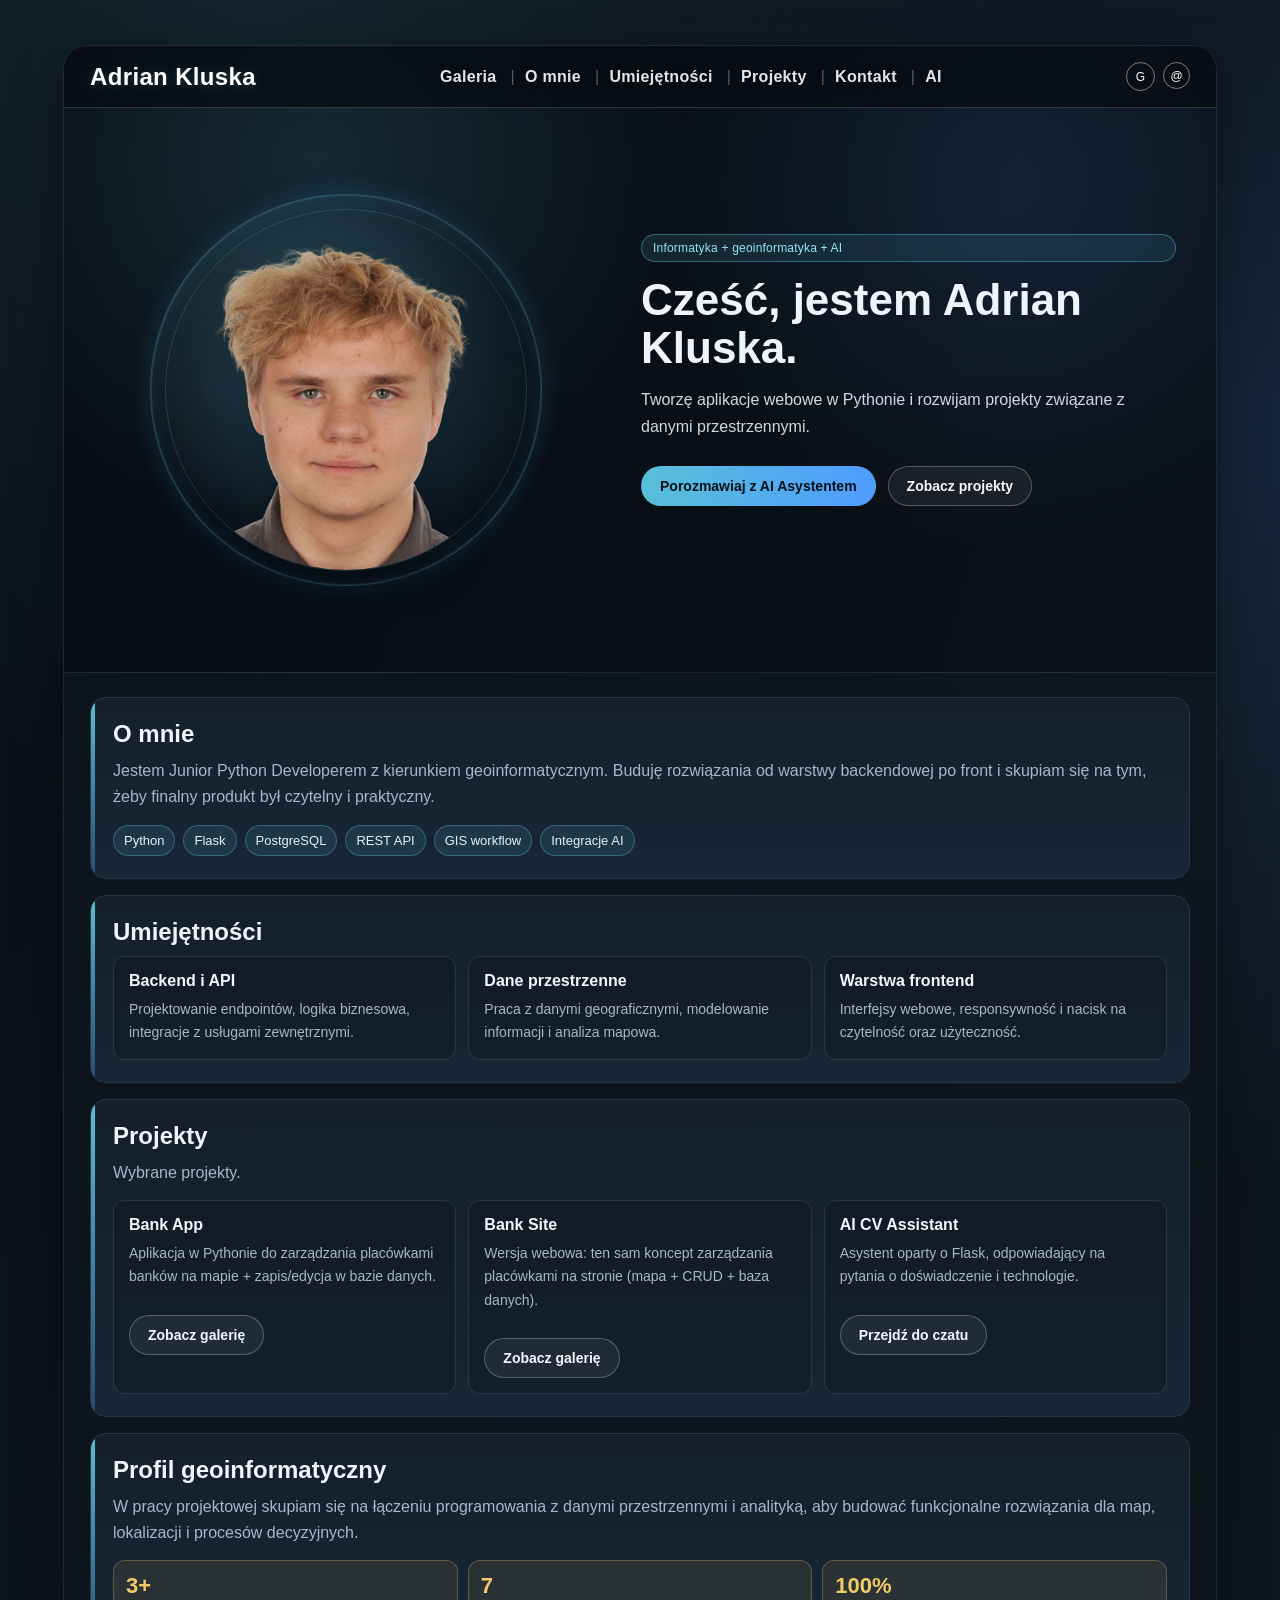
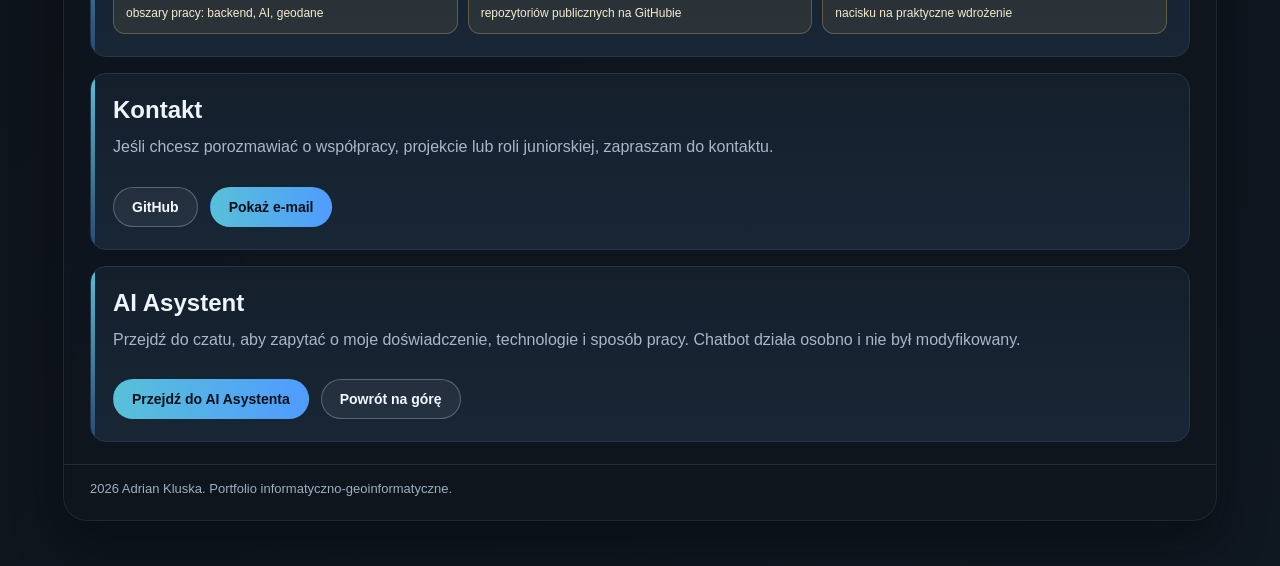
==== templates/index.html @ b6628063 "Update" ====
<!DOCTYPE html>
<html lang="pl">
<head>
    <meta charset="UTF-8">
    <meta name="viewport" content="width=device-width, initial-scale=1.0">
    <title>Adrian Kluska | Portfolio</title>
    <link rel="stylesheet" href="../static/style.css">
    <style>
        .menu {
            gap: 12px;
        }

        .menu a {
            font-size: 1rem;
            font-weight: 600;
        }

        .menu a + a::before {
            content: "|";
            display: inline-block;
            margin: 0 10px 0 2px;
            color: rgba(255, 255, 255, 0.34);
            font-weight: 400;
        }

        .topbar-compact {
            position: fixed;
            top: 10px;
            left: 50%;
            transform: translateX(-50%) translateY(-12px);
            width: min(960px, calc(100% - 20px));
            z-index: 1400;
            opacity: 0;
            pointer-events: none;
            transition: opacity 220ms ease, transform 220ms ease;
        }

        .topbar-compact.visible {
            opacity: 1;
            pointer-events: auto;
            transform: translateX(-50%) translateY(0);
        }

        .topbar-compact .topbar {
            min-height: 52px;
            padding-top: 4px;
            padding-bottom: 4px;
            border-radius: 12px;
        }

        .topbar-compact .brand {
            font-size: 0.95rem;
        }

        .topbar-compact .menu a {
            font-size: 0.92rem;
        }

        @media (max-width: 768px) {
            .topbar {
                padding: 12px 14px;
                gap: 10px;
            }

            .menu {
                width: 100%;
                flex-wrap: nowrap;
                overflow-x: auto;
                overflow-y: hidden;
                white-space: nowrap;
                gap: 8px;
                justify-content: flex-start;
                scrollbar-width: none;
            }

            .menu::-webkit-scrollbar {
                display: none;
            }

            .menu a {
                font-size: 0.95rem;
                font-weight: 600;
            }

            .menu a + a::before {
                margin: 0 8px 0 0;
            }

            .social {
                display: none;
            }

            .topbar-compact {
                top: 8px;
                width: calc(100% - 12px);
            }

            .topbar-compact .topbar {
                min-height: 46px;
                padding: 6px 10px;
            }

            .topbar-compact .brand {
                display: none;
            }

            .topbar-compact .menu a {
                font-size: 0.86rem;
            }
        }
    </style>
</head>
<body class="portfolio-page">
    <main class="layout">
        <section class="hero-wrap hero" id="start">
            <header class="topbar">
                <div class="brand">Adrian Kluska</div>
                <nav class="menu" aria-label="Nawigacja">
                    <a href="projekty.html">Galeria</a>
                    <a href="#o-mnie">O mnie</a>
                    <a href="#umiejetnosci">Umiejętności</a>
                    <a href="#projekty">Projekty</a>
                    <a href="#kontakt">Kontakt</a>
                    <a href="#ai-asystent">AI</a>
                </nav>
                <div class="social" aria-label="Skróty">
                    <a class="social-link" href="https://github.com/Adiaxi" target="_blank" rel="noopener noreferrer" aria-label="GitHub">G</a>
                    <button type="button" class="social-link" id="topEmailBtn" aria-label="E-mail">@</button>
                </div>
            </header>

            <div class="hero-grid">
                <aside class="hero-visual" aria-label="Zdjęcie Adriana">
                    <img src="../static/me.png?v=1" alt="Adrian Kluska" class="hero-photo">
                </aside>
                <div class="hero-content">
                    <span class="hero-tag">Informatyka + geoinformatyka + AI</span>
                    <h1>Cześć, jestem Adrian Kluska.</h1>
                    <p>
                        Tworzę aplikacje webowe w Pythonie i rozwijam projekty związane z danymi przestrzennymi.
                    </p>
                    <div class="hero-cta">
                        <a href="chat.html" class="btn btn-main">Porozmawiaj z AI Asystentem</a>
                        <a href="#projekty" class="btn btn-ghost">Zobacz projekty</a>
                    </div>
                </div>
            </div>
        </section>

        <section class="main">
            <article class="section" id="o-mnie">
                <h2>O mnie</h2>
                <p>
                    Jestem Junior Python Developerem z kierunkiem geoinformatycznym. Buduję rozwiązania od warstwy
                    backendowej po front i skupiam się na tym, żeby finalny produkt był czytelny i praktyczny.
                </p>
                <div class="chips">
                    <span class="chip">Python</span>
                    <span class="chip">Flask</span>
                    <span class="chip">PostgreSQL</span>
                    <span class="chip">REST API</span>
                    <span class="chip">GIS workflow</span>
                    <span class="chip">Integracje AI</span>
                </div>
            </article>

            <article class="section" id="umiejetnosci">
                <h2>Umiejętności</h2>
                <div class="grid">
                    <div class="card">
                        <h3>Backend i API</h3>
                        <p>Projektowanie endpointów, logika biznesowa, integracje z usługami zewnętrznymi.</p>
                    </div>
                    <div class="card">
                        <h3>Dane przestrzenne</h3>
                        <p>Praca z danymi geograficznymi, modelowanie informacji i analiza mapowa.</p>
                    </div>
                    <div class="card">
                        <h3>Warstwa frontend</h3>
                        <p>Interfejsy webowe, responsywność i nacisk na czytelność oraz użyteczność.</p>
                    </div>
                </div>
            </article>

            <article class="section" id="projekty">
                <h2>Projekty</h2>
                <p>Wybrane projekty.</p>
                <div class="grid">
                    <div class="card">
                        <h3>Bank App</h3>
                        <p>Aplikacja w Pythonie do zarządzania placówkami banków na mapie + zapis/edycja w bazie danych.</p>
                        <div class="hero-cta">
                            <a href="projekty.html#bank-app" class="btn btn-ghost">Zobacz galerię</a>
                        </div>
                    </div>

                    <div class="card">
                        <h3>Bank Site</h3>
                        <p>Wersja webowa: ten sam koncept zarządzania placówkami na stronie (mapa + CRUD + baza danych).</p>
                        <div class="hero-cta">
                            <a href="projekty.html#bank-site" class="btn btn-ghost">Zobacz galerię</a>
                        </div>
                    </div>

                    <div class="card">
                        <h3>AI CV Assistant</h3>
                        <p>Asystent oparty o Flask, odpowiadający na pytania o doświadczenie i technologie.</p>
                        <div class="hero-cta">
                            <a href="chat.html" class="btn btn-ghost">Przejdź do czatu</a>
                        </div>
                    </div>
                </div>
            </article>

            <article class="section">
                <h2>Profil geoinformatyczny</h2>
                <p>
                    W pracy projektowej skupiam się na łączeniu programowania z danymi przestrzennymi i analityką,
                    aby budować funkcjonalne rozwiązania dla map, lokalizacji i procesów decyzyjnych.
                </p>
                <div class="map-stats">
                    <div class="stat">
                        <strong>3+</strong>
                        <span>obszary pracy: backend, AI, geodane</span>
                    </div>
                    <div class="stat">
                        <strong>7</strong>
                        <span>repozytoriów publicznych na GitHubie</span>
                    </div>
                    <div class="stat">
                        <strong>100%</strong>
                        <span>nacisku na praktyczne wdrożenie</span>
                    </div>
                </div>
            </article>

            <article class="section" id="kontakt">
                <h2>Kontakt</h2>
                <p>
                    Jeśli chcesz porozmawiać o współpracy, projekcie lub roli juniorskiej, zapraszam do kontaktu.
                </p>
                <div class="hero-cta">
                    <a href="https://github.com/Adiaxi" target="_blank" rel="noopener noreferrer" class="btn btn-ghost">GitHub</a>
                    <button type="button" class="btn btn-main" id="emailPopupBtn">Pokaż e-mail</button>
                </div>
            </article>

            <article class="section" id="ai-asystent">
                <h2>AI Asystent</h2>
                <p>
                    Przejdź do czatu, aby zapytać o moje doświadczenie, technologie i sposób pracy. Chatbot działa
                    osobno i nie był modyfikowany.
                </p>
                <div class="hero-cta">
                    <a href="chat.html" class="btn btn-main">Przejdź do AI Asystenta</a>
                    <a href="#start" class="btn btn-ghost">Powrót na górę</a>
                </div>
            </article>
        </section>

        <footer class="footer">
            2026 Adrian Kluska. Portfolio informatyczno-geoinformatyczne.
        </footer>
    </main>

    <div class="topbar-compact" id="compactTopbar" aria-hidden="true"></div>

    <div class="modal-overlay" id="emailModal" aria-hidden="true">
        <div class="modal" role="dialog" aria-modal="true" aria-labelledby="emailModalTitle">
            <h3 id="emailModalTitle">Skontaktuj się ze mną</h3>
            <p>Najwygodniej napisać bezpośrednio na ten adres e-mail:</p>
            <div class="email-box" id="emailText">adrian.kluska1542@gmail.com</div>
            <div class="hero-cta">
                <button type="button" class="btn btn-main" id="copyEmailBtn">Kopiuj e-mail</button>
                <button type="button" class="btn btn-ghost" id="closeEmailModalBtn">Zamknij</button>
            </div>
        </div>
    </div>

    <script>
        const emailPopupBtn = document.getElementById("emailPopupBtn");
        const topEmailBtn = document.getElementById("topEmailBtn");
        const emailModal = document.getElementById("emailModal");
        const closeEmailModalBtn = document.getElementById("closeEmailModalBtn");
        const copyEmailBtn = document.getElementById("copyEmailBtn");
        const emailText = document.getElementById("emailText").textContent.trim();

        function openEmailModal() {
            emailModal.classList.add("active");
            emailModal.setAttribute("aria-hidden", "false");
        }

        function closeEmailModal() {
            emailModal.classList.remove("active");
            emailModal.setAttribute("aria-hidden", "true");
            copyEmailBtn.textContent = "Kopiuj e-mail";
        }

        emailPopupBtn.addEventListener("click", openEmailModal);
        topEmailBtn.addEventListener("click", openEmailModal);
        closeEmailModalBtn.addEventListener("click", closeEmailModal);

        emailModal.addEventListener("click", (event) => {
            if (event.target === emailModal) {
                closeEmailModal();
            }
        });

        document.addEventListener("keydown", (event) => {
            if (event.key === "Escape" && emailModal.classList.contains("active")) {
                closeEmailModal();
            }
        });

        copyEmailBtn.addEventListener("click", async () => {
            try {
                await navigator.clipboard.writeText(emailText);
                copyEmailBtn.textContent = "Skopiowano";
            } catch (error) {
                copyEmailBtn.textContent = "Skopiuj ręcznie";
            }
        });

        function initCompactTopbar() {
            if (window.matchMedia("(max-width: 640px)").matches) return;
            const original = document.querySelector(".topbar");
            const compactHost = document.getElementById("compactTopbar");
            if (!original || !compactHost) return;

            const compactHeader = original.cloneNode(true);
            compactHeader.querySelectorAll("[id]").forEach((node) => node.removeAttribute("id"));
            compactHost.appendChild(compactHeader);

            const observer = new IntersectionObserver(
                ([entry]) => {
                    const showCompact = !entry.isIntersecting;
                    compactHost.classList.toggle("visible", showCompact);
                    compactHost.setAttribute("aria-hidden", showCompact ? "false" : "true");
                },
                { threshold: 0.01 }
            );

            observer.observe(original);
        }

        initCompactTopbar();
    </script>
</body>
</html>
---- static/style.css ----
body.chat-page {
    font-family: 'Segoe UI', Tahoma, Geneva, Verdana, sans-serif;
    background-image: url("Background.jpg");
    display: flex;
    justify-content: center;
    align-items: center;
    height: 100vh;
    margin: 0;
}

.chat-container {
    width: 450px;
    height: 600px;
    background: white;
    display: flex;
    flex-direction: column;
    border-radius: 15px;
    box-shadow: 0 10px 25px rgba(0,0,0,0.1);
    overflow: hidden;
}

.chat-container h3 {
    background: #576b70;
    color: white;
    margin: 0;
    padding: 20px;
    text-align: center;
}

#chat-box {
    flex: 1;
    overflow-y: auto;
    padding: 20px;
    display: flex;
    flex-direction: column;
    gap: 10px;
}

.msg {
    padding: 10px 15px;
    border-radius: 18px;
    max-width: 75%;
    font-size: 14px;
    line-height: 1.4;
}

.user {
    background: #576b70;
    color: white;
    align-self: flex-end;
    border-bottom-right-radius: 2px;
}

.ai {
    background: #e9ecef;
    color: #333;
    align-self: flex-start;
    border-bottom-left-radius: 2px;
}

.input-area {
    padding: 20px;
    border-top: 1px solid #eee;
    display: flex;
    gap: 10px;
}

body.chat-page input {
    flex: 1;
    padding: 12px;
    border: 1px solid #ddd;
    border-radius: 25px;
    outline: none;
}

body.chat-page button {
    padding: 10px 20px;
    background: #3a484c;
    color: white;
    border: none;
    border-radius: 25px;
    cursor: pointer;
    font-weight: bold;
    transition: background 0.3s;
}

body.chat-page button:hover {
    background: #2e3a3d;
}

@keyframes blink {
    0% { opacity: .2; }
    20% { opacity: 1; }
    100% { opacity: .2; }
}

.ai i {
    animation: blink 1.4s infinite both;
}

.feedback-btn {
    margin-top: 6px;
    background: none;
    border: 1px solid #aaa;
    border-radius: 12px;
    padding: 2px 10px;
    cursor: pointer;
    font-size: 12px;
    color: #555;
}

.feedback-btn:hover {
    background: #f0f0f0;
}

.feedback-btn.dislike {
    margin-left: 6px;
}

@media (max-width: 480px) {
    body.chat-page {
        align-items: center;
        height: 100%;
        min-height: 100vh;
    }

    .chat-container {
        width: 90%;
        height: 80dvh;
        max-height: 80dvh;
        border-radius: 15px;
        position: relative;
    }

    .input-area {
        padding: 10px;
        flex-wrap: nowrap;
        position: sticky;
        bottom: 0;
        background: inherit;
    }

    input {
        padding: 8px 12px;
        font-size: 13px;
    }

    button {
        padding: 8px 14px;
        font-size: 13px;
        white-space: nowrap;
    }
}

@media (max-height: 480px) and (orientation: landscape) {
    .chat-container {
        width: 70%;
        height: 90dvh;
        border-radius: 15px;
    }

    h3 {
        padding: 10px;
        font-size: 14px;
    }

    .input-area {
        padding: 8px;
    }
}

@media (max-width: 480px) {
    .chat-container {
        width: 90%;
        height: 80dvh;
        max-height: 80dvh;
    }
}

@media (max-width: 480px) {
    .input-area {
        position: sticky;
        bottom: 0;
        z-index: 10;
        background: rgba(255,255,255,0.15);
        backdrop-filter: blur(10px);
    }
}

.msg-wrapper {
    display: flex;
    align-items: flex-end;
    gap: 8px;
}

.avatar {
    width: 32px;
    height: 32px;
    border-radius: 50%;
    object-fit: cover;
    flex-shrink: 0;
}

/* Portfolio page styles */
:root {
    --bg: #0c1117;
    --bg-soft: #111923;
    --card: #141f2b;
    --card-2: #182635;
    --line: #263647;
    --text: #eef4fb;
    --muted: #a8b7c8;
    --accent: #58c0d8;
    --accent-2: #4f9cff;
    --gold: #f2ca68;
    --shadow: 0 20px 50px rgba(3, 7, 12, 0.45);
}

html {
    scroll-behavior: smooth;
}

body.portfolio-page {
    margin: 0;
    min-height: 100dvh;
    font-family: "Segoe UI", Tahoma, Geneva, Verdana, sans-serif;
    color: var(--text);
    background:
        radial-gradient(circle at 20% 0%, rgba(88, 192, 216, 0.12), transparent 34%),
        radial-gradient(circle at 100% 20%, rgba(79, 156, 255, 0.14), transparent 35%),
        linear-gradient(150deg, #090d13 0%, #0d131a 45%, #0f1721 100%);
}

.layout {
    width: 90vw;
    min-height: 90dvh;
    margin: 5dvh auto;
    border: 1px solid rgba(255, 255, 255, 0.08);
    border-radius: 24px;
    overflow: hidden;
    background: rgba(14, 21, 30, 0.86);
    box-shadow: var(--shadow);
    backdrop-filter: blur(4px);
}

.hero-wrap {
    min-height: 58dvh;
    background:
        radial-gradient(circle at 22% 18%, rgba(88, 192, 216, 0.16), transparent 36%),
        radial-gradient(circle at 82% 22%, rgba(79, 156, 255, 0.12), transparent 34%),
        linear-gradient(105deg, rgba(8, 13, 20, 0.96) 0%, rgba(9, 14, 21, 0.9) 48%, rgba(11, 17, 24, 0.82) 100%);
    background-size: cover, cover, cover;
    background-position: center, center, center;
    border-bottom: 1px solid rgba(255, 255, 255, 0.08);
    position: relative;
}

.topbar {
    display: flex;
    align-items: center;
    justify-content: space-between;
    gap: 14px;
    padding: 16px 26px;
    border-bottom: 1px solid rgba(255, 255, 255, 0.16);
    background: rgba(8, 12, 18, 0.74);
}

.brand {
    font-size: 24px;
    font-weight: 800;
    color: #ffffff;
    letter-spacing: 0.35px;
    text-shadow: 0 1px 10px rgba(88, 192, 216, 0.24);
    white-space: nowrap;
}

.menu {
    display: flex;
    flex-wrap: wrap;
    gap: 14px;
    justify-content: center;
}

.menu a {
    text-decoration: none;
    color: #f4f8ff;
    font-size: 16px;
    font-weight: 700;
    opacity: 0.92;
    letter-spacing: 0.3px;
    text-shadow: 0 1px 8px rgba(0, 0, 0, 0.55);
    transition: all 0.2s ease;
}

.menu a:hover {
    opacity: 1;
    color: #ffffff;
    transform: translateY(-1px);
}

.social {
    display: flex;
    gap: 8px;
}

.social-link {
    width: 27px;
    height: 27px;
    border-radius: 50%;
    border: 1px solid rgba(255, 255, 255, 0.46);
    color: #fff;
    text-decoration: none;
    background: transparent;
    cursor: pointer;
    display: inline-flex;
    justify-content: center;
    align-items: center;
    font-size: 12px;
    transition: all 0.2s ease;
}

.social-link:hover {
    border-color: rgba(255, 255, 255, 0.65);
    background: rgba(255, 255, 255, 0.1);
}

.hero-grid {
    display: grid;
    grid-template-columns: 1fr 1fr;
    gap: 28px;
    align-items: center;
    padding: 52px 40px 52px 14px;
}

.hero-content {
    max-width: 740px;
    min-height: 0;
    display: flex;
    flex-direction: column;
    justify-content: center;
    padding-bottom: 40px;
}

.hero-tag {
    display: inline-block;
    margin-bottom: 14px;
    padding: 6px 11px;
    border: 1px solid rgba(88, 192, 216, 0.42);
    border-radius: 999px;
    background: rgba(88, 192, 216, 0.12);
    color: #95e6f7;
    font-size: 12px;
    letter-spacing: 0.2px;
}

.hero h1 {
    margin: 0;
    font-size: clamp(30px, 4.5vw, 44px);
    line-height: 1.08;
}

.hero p {
    margin: 16px 0 0;
    color: #cfdae6;
    font-size: 16px;
    line-height: 1.65;
    max-width: 640px;
}

.hero-cta {
    margin-top: 26px;
    display: flex;
    flex-wrap: wrap;
    gap: 12px;
}

.hero-visual {
    border: none;
    border-radius: 0;
    min-height: min(52vh, 460px);
    position: relative;
    overflow: hidden;
    background: transparent;
    display: flex;
    align-items: center;
    justify-content: center;
    padding: 0;
}

.hero-visual::before {
    content: "";
    position: absolute;
    width: 410px;
    height: 410px;
    border-radius: 50%;
    background: radial-gradient(circle, rgba(98, 206, 255, 0.24) 0%, rgba(98, 206, 255, 0.12) 36%, rgba(98, 206, 255, 0.03) 58%, rgba(98, 206, 255, 0) 78%);
    filter: blur(18px);
    z-index: 1;
    left: 50%;
    top: 50%;
    transform: translate(-50%, -50%);
}

.hero-visual::after {
    content: "";
    position: absolute;
    width: 390px;
    height: 390px;
    border-radius: 50%;
    border: 1px solid rgba(124, 216, 255, 0.24);
    box-shadow:
        inset 0 0 0 1px rgba(124, 216, 255, 0.12),
        inset 0 0 18px rgba(86, 194, 248, 0.1),
        0 0 26px rgba(76, 183, 255, 0.12);
    background: radial-gradient(circle at 34% 28%, rgba(164, 231, 255, 0.1), rgba(9, 16, 25, 0.15) 58%, rgba(9, 16, 25, 0.02) 100%);
    z-index: 2;
    left: 50%;
    top: 50%;
    transform: translate(-50%, -50%);
}

.hero-photo {
    display: block;
    width: 360px;
    height: 360px;
    object-fit: contain;
    object-position: center center;
    border-radius: 50%;
    border: 1px solid rgba(124, 216, 255, 0.18);
    filter: contrast(1.03) saturate(0.97) brightness(0.98) drop-shadow(0 14px 22px rgba(0, 0, 0, 0.3));
    z-index: 3;
    margin: 0;
    align-self: center;
    transform: none;
}

.btn {
    display: inline-flex;
    align-items: center;
    justify-content: center;
    text-decoration: none;
    padding: 11px 18px;
    border-radius: 999px;
    font-weight: 700;
    font-size: 14px;
    transition: all 0.2s ease;
    cursor: pointer;
}

.btn-main {
    border: 1px solid transparent;
    background: linear-gradient(90deg, var(--accent), var(--accent-2));
    color: #081019;
}

.btn-main:hover {
    filter: brightness(1.07);
}

.btn-ghost {
    border: 1px solid rgba(255, 255, 255, 0.25);
    background: rgba(255, 255, 255, 0.06);
    color: #f3f8ff;
}

.btn-ghost:hover {
    border-color: rgba(255, 255, 255, 0.5);
    background: rgba(255, 255, 255, 0.1);
}

.main {
    padding: 24px 26px 0;
    display: grid;
    gap: 16px;
}

.section {
    background: linear-gradient(180deg, var(--card) 0%, var(--card-2) 100%);
    border: 1px solid var(--line);
    border-radius: 16px;
    padding: 22px;
    position: relative;
    overflow: hidden;
}

.section::before {
    content: "";
    position: absolute;
    left: 0;
    top: 0;
    width: 4px;
    height: 100%;
    background: linear-gradient(180deg, var(--accent), rgba(79, 156, 255, 0.3));
}

.section h2 {
    margin: 0 0 10px;
    font-size: 24px;
}

.section p {
    margin: 0 0 14px;
    color: var(--muted);
    line-height: 1.65;
}

.chips {
    display: flex;
    flex-wrap: wrap;
    gap: 8px;
}

.chip {
    font-size: 13px;
    color: #dff3fb;
    background: rgba(88, 192, 216, 0.12);
    border: 1px solid rgba(88, 192, 216, 0.35);
    border-radius: 999px;
    padding: 7px 10px;
}

.grid {
    display: grid;
    gap: 12px;
    grid-template-columns: repeat(auto-fit, minmax(210px, 1fr));
}

.card {
    border: 1px solid rgba(255, 255, 255, 0.1);
    border-radius: 12px;
    padding: 15px;
    background: rgba(5, 10, 16, 0.22);
    transition: transform 0.2s ease, border-color 0.2s ease;
}

.card:hover {
    transform: translateY(-3px);
    border-color: rgba(88, 192, 216, 0.44);
}

.card h3 {
    margin: 0 0 8px;
    font-size: 16px;
    color: #f2f7ff;
}

.card p {
    margin: 0;
    font-size: 14px;
    color: var(--muted);
}

.map-stats {
    display: grid;
    grid-template-columns: repeat(auto-fit, minmax(150px, 1fr));
    gap: 10px;
}

.stat {
    padding: 12px;
    border-radius: 12px;
    border: 1px solid rgba(242, 202, 104, 0.28);
    background: rgba(242, 202, 104, 0.09);
}

.stat strong {
    display: block;
    color: var(--gold);
    font-size: 22px;
    margin-bottom: 4px;
}

.stat span {
    color: #f4ead0;
    font-size: 12px;
}

.footer {
    margin-top: 22px;
    border-top: 1px solid rgba(255, 255, 255, 0.1);
    padding: 16px 26px 24px;
    color: #9eb0c3;
    font-size: 13px;
}

.modal-overlay {
    position: fixed;
    inset: 0;
    z-index: 100;
    display: none;
    align-items: center;
    justify-content: center;
    padding: 14px;
    background: rgba(2, 5, 10, 0.72);
}

.modal-overlay.active {
    display: flex;
}

.modal {
    width: min(450px, 100%);
    border-radius: 14px;
    border: 1px solid rgba(255, 255, 255, 0.15);
    background: linear-gradient(180deg, #12202e 0%, #0f1824 100%);
    padding: 20px;
    box-shadow: var(--shadow);
}

.modal h3 {
    margin: 0 0 10px;
    font-size: 22px;
}

.modal p {
    margin: 0 0 12px;
    color: #bdd0e4;
}

.email-box {
    margin-bottom: 12px;
    border-radius: 10px;
    border: 1px solid rgba(88, 192, 216, 0.35);
    padding: 11px 12px;
    color: #e9f6fb;
    background: rgba(88, 192, 216, 0.1);
    word-break: break-all;
}

@media (max-width: 980px) {
    .layout {
        width: 94vw;
        min-height: 94dvh;
        margin: 3dvh auto;
    }

    .topbar {
        flex-direction: column;
        align-items: flex-start;
    }

    .menu {
        width: 100%;
        justify-content: flex-start;
    }
}

@media (max-width: 768px) {
    .layout {
        width: 100vw;
        min-height: 100dvh;
        margin: 0;
        border-radius: 0;
        border: none;
    }

    .brand {
        font-size: 19px;
    }

    .topbar, .hero-content, .main, .footer {
        padding-left: 18px;
        padding-right: 18px;
    }

    .hero-content {
        padding-top: 46px;
        padding-bottom: 38px;
        min-height: auto;
    }

    .hero-grid {
        grid-template-columns: 1fr;
        padding: 32px 18px 32px;
    }

    .hero-visual {
        min-height: 300px;
    }

    .hero-visual::before {
        width: 310px;
        height: 310px;
        filter: blur(10px);
        left: 50%;
        top: 50%;
        transform: translate(-50%, -50%);
    }

    .hero-visual::after {
        width: 290px;
        height: 290px;
        left: 50%;
        top: 50%;
        transform: translate(-50%, -50%);
    }

    .hero-content {
        padding-bottom: 28px;
    }

    .hero-photo {
        width: 255px;
        height: 255px;
        object-position: center center;
        transform: none;
    }

    .hero p {
        font-size: 15px;
    }

    .btn {
        width: 100%;
    }

    .menu a {
        font-size: 14px;
    }
}
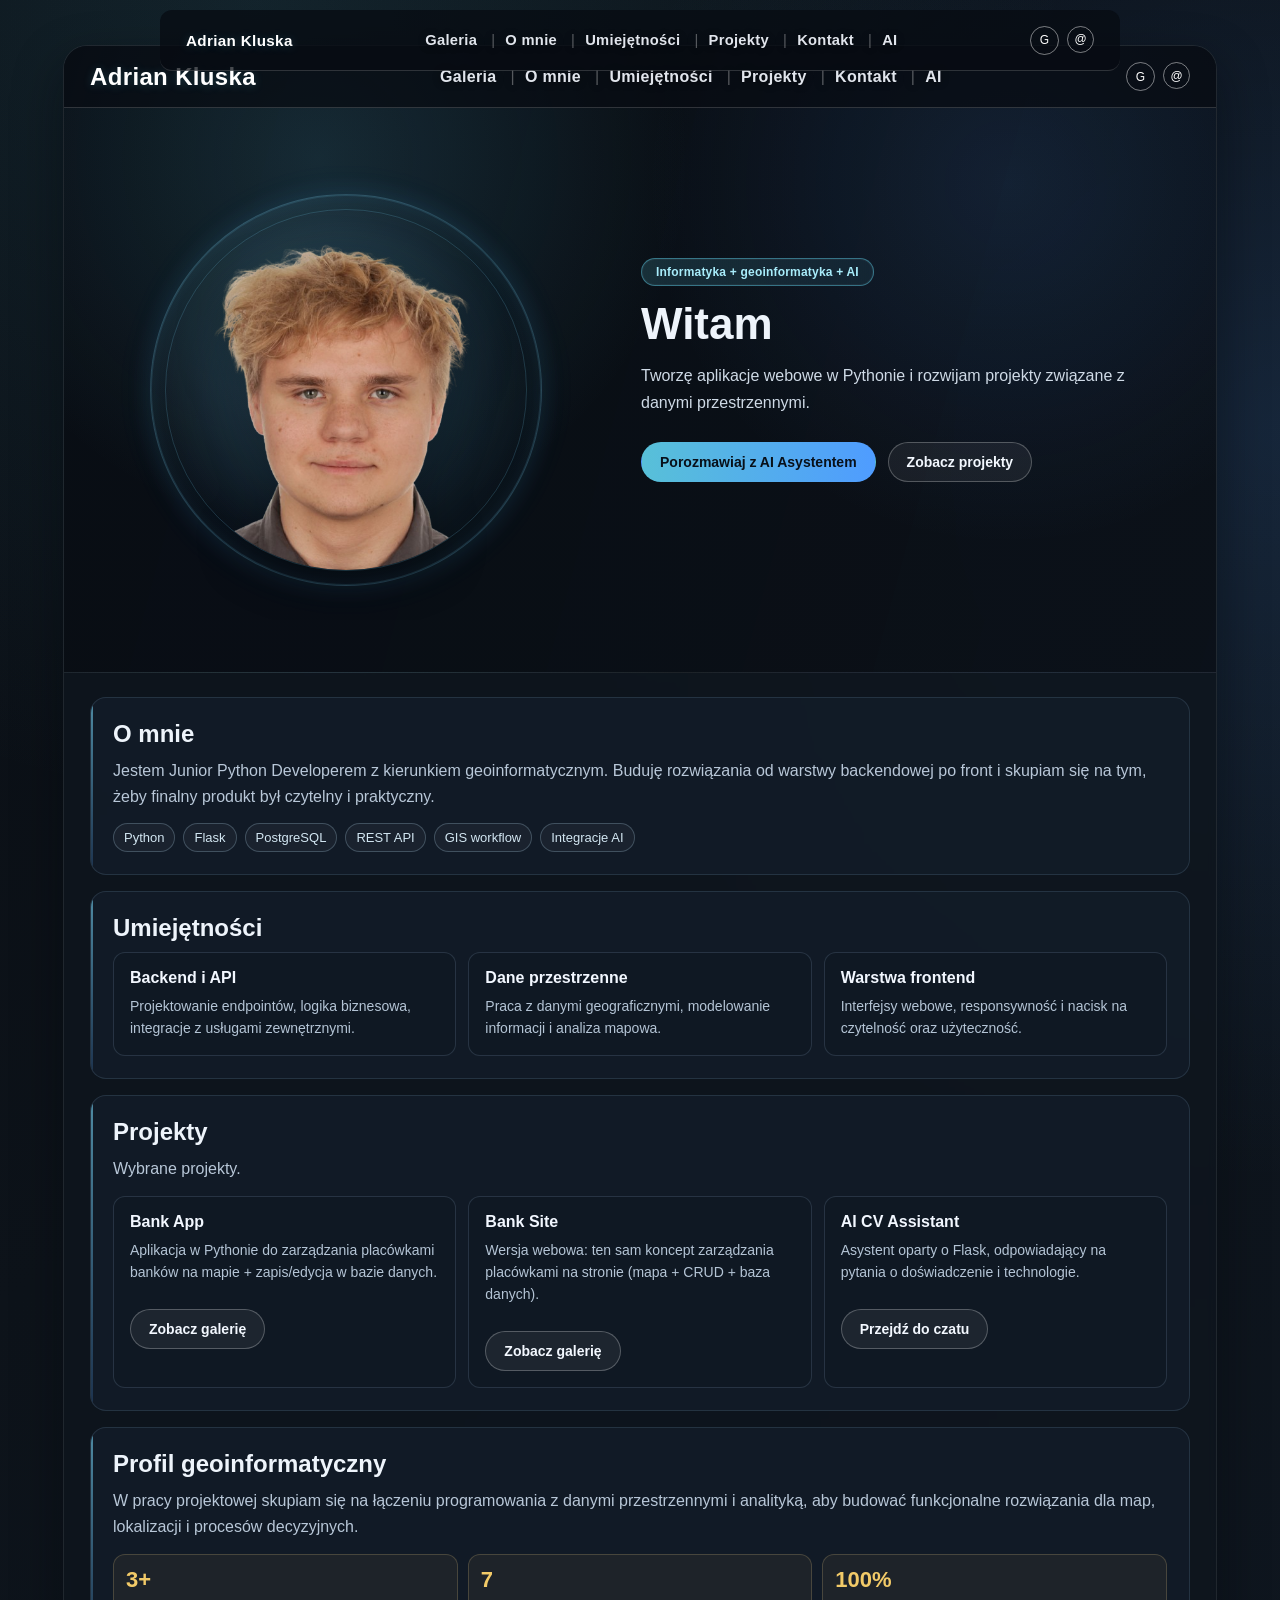
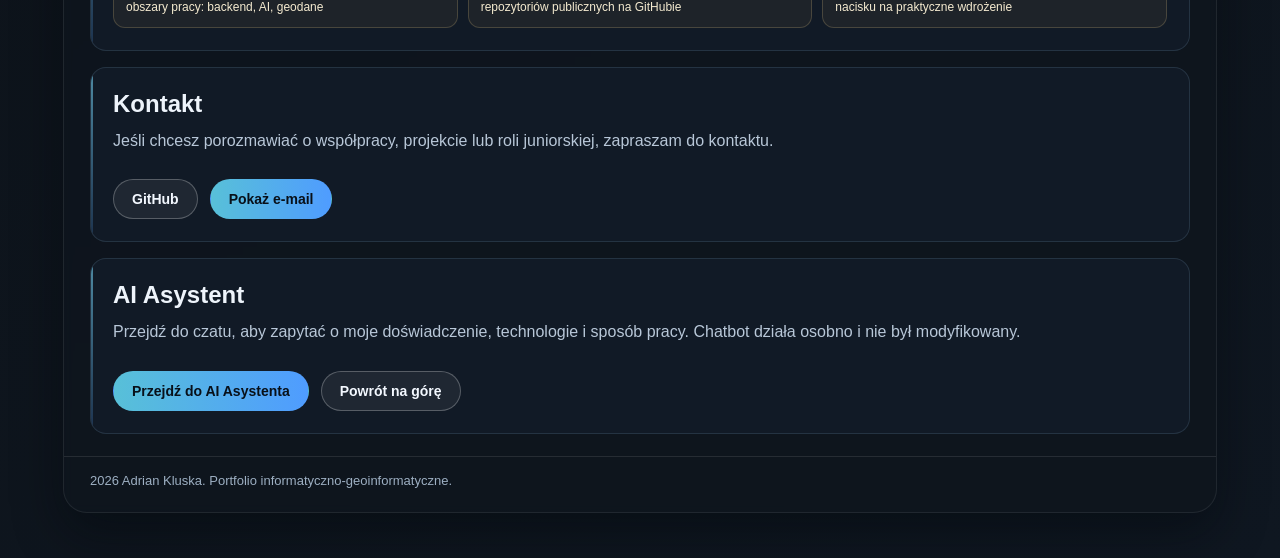
==== commit 6b5e699f: "Update" ====
--- a/templates/index.html
+++ b/templates/index.html
@@ -116,7 +116,7 @@
             <header class="topbar">
                 <div class="brand">Adrian Kluska</div>
                 <nav class="menu" aria-label="Nawigacja">
-                    <a href="projekty.html">Galeria</a>
+                    <a href="/projekty">Galeria</a>
                     <a href="#o-mnie">O mnie</a>
                     <a href="#umiejetnosci">Umiejętności</a>
                     <a href="#projekty">Projekty</a>
@@ -135,12 +135,12 @@
                 </aside>
                 <div class="hero-content">
                     <span class="hero-tag">Informatyka + geoinformatyka + AI</span>
-                    <h1>Cześć, jestem Adrian Kluska.</h1>
+                    <h1>Witam</h1>
                     <p>
                         Tworzę aplikacje webowe w Pythonie i rozwijam projekty związane z danymi przestrzennymi.
                     </p>
                     <div class="hero-cta">
-                        <a href="chat.html" class="btn btn-main">Porozmawiaj z AI Asystentem</a>
+                        <a href="/ai-asystent" class="btn btn-main">Porozmawiaj z AI Asystentem</a>
                         <a href="#projekty" class="btn btn-ghost">Zobacz projekty</a>
                     </div>
                 </div>
@@ -190,7 +190,7 @@
                         <h3>Bank App</h3>
                         <p>Aplikacja w Pythonie do zarządzania placówkami banków na mapie + zapis/edycja w bazie danych.</p>
                         <div class="hero-cta">
-                            <a href="projekty.html#bank-app" class="btn btn-ghost">Zobacz galerię</a>
+                            <a href="/projekty#bank-app" class="btn btn-ghost">Zobacz galerię</a>
                         </div>
                     </div>
 
@@ -198,7 +198,7 @@
                         <h3>Bank Site</h3>
                         <p>Wersja webowa: ten sam koncept zarządzania placówkami na stronie (mapa + CRUD + baza danych).</p>
                         <div class="hero-cta">
-                            <a href="projekty.html#bank-site" class="btn btn-ghost">Zobacz galerię</a>
+                            <a href="/projekty#bank-site" class="btn btn-ghost">Zobacz galerię</a>
                         </div>
                     </div>
 
@@ -206,7 +206,7 @@
                         <h3>AI CV Assistant</h3>
                         <p>Asystent oparty o Flask, odpowiadający na pytania o doświadczenie i technologie.</p>
                         <div class="hero-cta">
-                            <a href="chat.html" class="btn btn-ghost">Przejdź do czatu</a>
+                            <a href="/ai-asystent" class="btn btn-ghost">Przejdź do czatu</a>
                         </div>
                     </div>
                 </div>
@@ -252,7 +252,7 @@
                     osobno i nie był modyfikowany.
                 </p>
                 <div class="hero-cta">
-                    <a href="chat.html" class="btn btn-main">Przejdź do AI Asystenta</a>
+                    <a href="/ai-asystent" class="btn btn-main">Przejdź do AI Asystenta</a>
                     <a href="#start" class="btn btn-ghost">Powrót na górę</a>
                 </div>
             </article>
--- a/static/style.css
+++ b/static/style.css
@@ -88,6 +88,29 @@
     background: #2e3a3d;
 }
 
+.chat-back-btn {
+    position: fixed;
+    top: 14px;
+    left: 14px;
+    z-index: 20;
+    display: inline-flex;
+    align-items: center;
+    justify-content: center;
+    text-decoration: none;
+    border: 1px solid rgba(255, 255, 255, 0.24);
+    color: #f3f7ff;
+    background: rgba(9, 14, 20, 0.6);
+    border-radius: 999px;
+    padding: 8px 14px;
+    font-size: 13px;
+    font-weight: 600;
+    backdrop-filter: blur(4px);
+}
+
+.chat-back-btn:hover {
+    background: rgba(9, 14, 20, 0.8);
+}
+
 @keyframes blink {
     0% { opacity: .2; }
     20% { opacity: 1; }
@@ -149,6 +172,13 @@
         padding: 8px 14px;
         font-size: 13px;
         white-space: nowrap;
+    }
+
+    .chat-back-btn {
+        top: 10px;
+        left: 10px;
+        font-size: 12px;
+        padding: 7px 12px;
     }
 }
 
@@ -342,15 +372,20 @@
 }
 
 .hero-tag {
-    display: inline-block;
+    display: inline-flex;
+    align-items: center;
+    align-self: flex-start;
     margin-bottom: 14px;
-    padding: 6px 11px;
-    border: 1px solid rgba(88, 192, 216, 0.42);
+    padding: 7px 14px;
+    border: 1px solid rgba(88, 192, 216, 0.5);
     border-radius: 999px;
-    background: rgba(88, 192, 216, 0.12);
-    color: #95e6f7;
+    background: linear-gradient(90deg, rgba(88, 192, 216, 0.18), rgba(88, 192, 216, 0.08));
+    color: #a8ecfa;
     font-size: 12px;
+    font-weight: 600;
     letter-spacing: 0.2px;
+    line-height: 1;
+    box-shadow: inset 0 0 0 1px rgba(255, 255, 255, 0.04);
 }
 
 .hero h1 {
@@ -475,8 +510,8 @@
 }
 
 .section {
-    background: linear-gradient(180deg, var(--card) 0%, var(--card-2) 100%);
-    border: 1px solid var(--line);
+    background: rgba(20, 30, 42, 0.72);
+    border: 1px solid rgba(130, 164, 196, 0.18);
     border-radius: 16px;
     padding: 22px;
     position: relative;
@@ -488,9 +523,9 @@
     position: absolute;
     left: 0;
     top: 0;
-    width: 4px;
+    width: 2px;
     height: 100%;
-    background: linear-gradient(180deg, var(--accent), rgba(79, 156, 255, 0.3));
+    background: linear-gradient(180deg, rgba(108, 193, 224, 0.68), rgba(79, 156, 255, 0.18));
 }
 
 .section h2 {
@@ -500,8 +535,8 @@
 
 .section p {
     margin: 0 0 14px;
-    color: var(--muted);
-    line-height: 1.65;
+    color: #b8c7d8;
+    line-height: 1.6;
 }
 
 .chips {
@@ -512,11 +547,11 @@
 
 .chip {
     font-size: 13px;
-    color: #dff3fb;
-    background: rgba(88, 192, 216, 0.12);
-    border: 1px solid rgba(88, 192, 216, 0.35);
+    color: #d2e6f2;
+    background: rgba(255, 255, 255, 0.04);
+    border: 1px solid rgba(166, 196, 223, 0.28);
     border-radius: 999px;
-    padding: 7px 10px;
+    padding: 6px 10px;
 }
 
 .grid {
@@ -526,16 +561,17 @@
 }
 
 .card {
-    border: 1px solid rgba(255, 255, 255, 0.1);
+    border: 1px solid rgba(148, 179, 208, 0.18);
     border-radius: 12px;
-    padding: 15px;
-    background: rgba(5, 10, 16, 0.22);
-    transition: transform 0.2s ease, border-color 0.2s ease;
+    padding: 16px;
+    background: rgba(14, 23, 35, 0.44);
+    transition: transform 0.18s ease, border-color 0.18s ease, background 0.18s ease;
 }
 
 .card:hover {
-    transform: translateY(-3px);
-    border-color: rgba(88, 192, 216, 0.44);
+    transform: translateY(-2px);
+    border-color: rgba(131, 193, 238, 0.4);
+    background: rgba(18, 29, 43, 0.56);
 }
 
 .card h3 {
@@ -547,7 +583,8 @@
 .card p {
     margin: 0;
     font-size: 14px;
-    color: var(--muted);
+    color: #b4c4d5;
+    line-height: 1.58;
 }
 
 .map-stats {
@@ -559,8 +596,8 @@
 .stat {
     padding: 12px;
     border-radius: 12px;
-    border: 1px solid rgba(242, 202, 104, 0.28);
-    background: rgba(242, 202, 104, 0.09);
+    border: 1px solid rgba(222, 193, 127, 0.22);
+    background: rgba(226, 189, 111, 0.06);
 }
 
 .stat strong {
@@ -596,6 +633,56 @@
 
 .modal-overlay.active {
     display: flex;
+}
+
+.image-lightbox {
+    position: fixed;
+    inset: 0;
+    z-index: 1800;
+    display: none;
+    align-items: center;
+    justify-content: center;
+    padding: 18px;
+    background: rgba(3, 7, 12, 0.84);
+}
+
+.image-lightbox.active {
+    display: flex;
+}
+
+.image-lightbox-dialog {
+    position: relative;
+    width: min(1200px, 96vw);
+    max-height: 92vh;
+    border-radius: 12px;
+    border: 1px solid rgba(170, 204, 235, 0.35);
+    background: rgba(10, 16, 25, 0.92);
+    padding: 10px;
+    box-shadow: 0 22px 50px rgba(0, 0, 0, 0.48);
+}
+
+.image-lightbox-img {
+    display: block;
+    width: 100%;
+    max-height: calc(92vh - 22px);
+    object-fit: contain;
+    border-radius: 8px;
+    background: rgba(6, 10, 16, 0.85);
+}
+
+.image-lightbox-close {
+    position: absolute;
+    top: 8px;
+    right: 8px;
+    width: 34px;
+    height: 34px;
+    border: 1px solid rgba(255, 255, 255, 0.25);
+    border-radius: 999px;
+    background: rgba(7, 12, 18, 0.78);
+    color: #f3f8ff;
+    font-size: 20px;
+    line-height: 1;
+    cursor: pointer;
 }
 
 .modal {
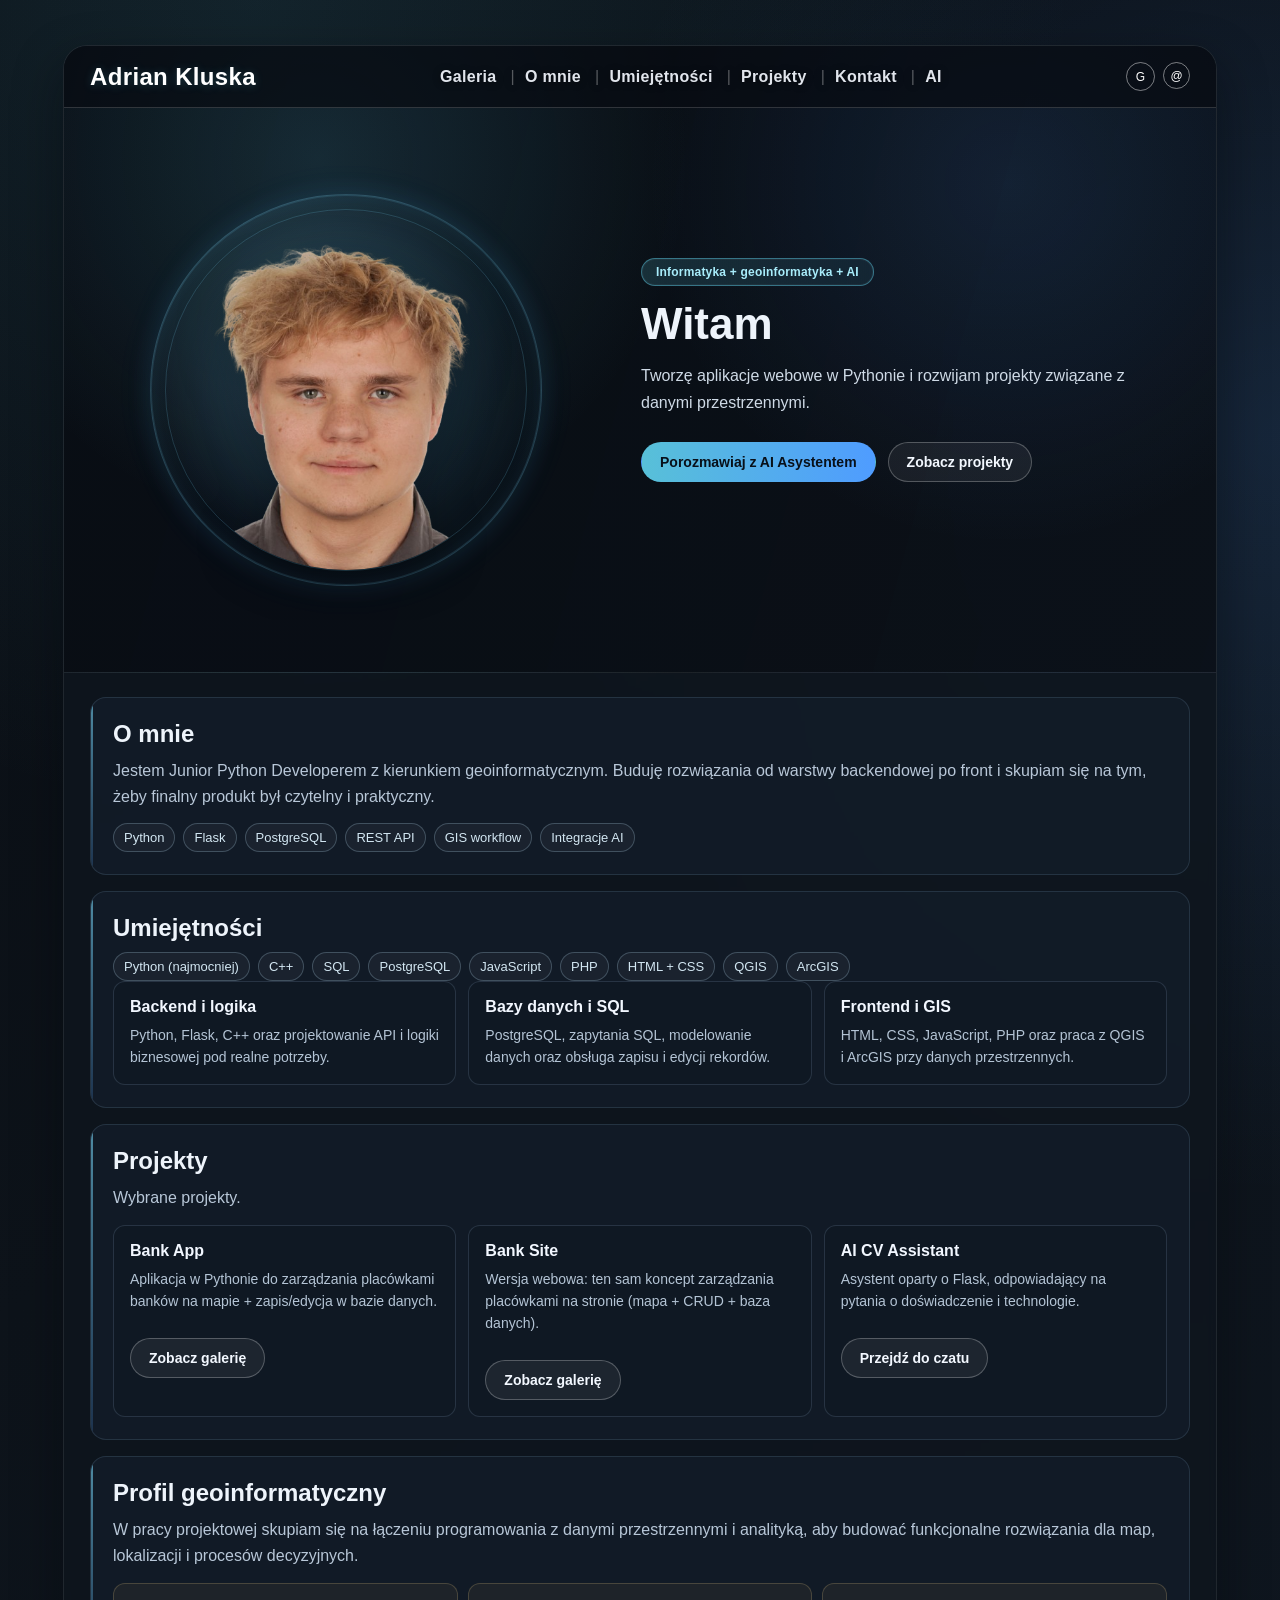
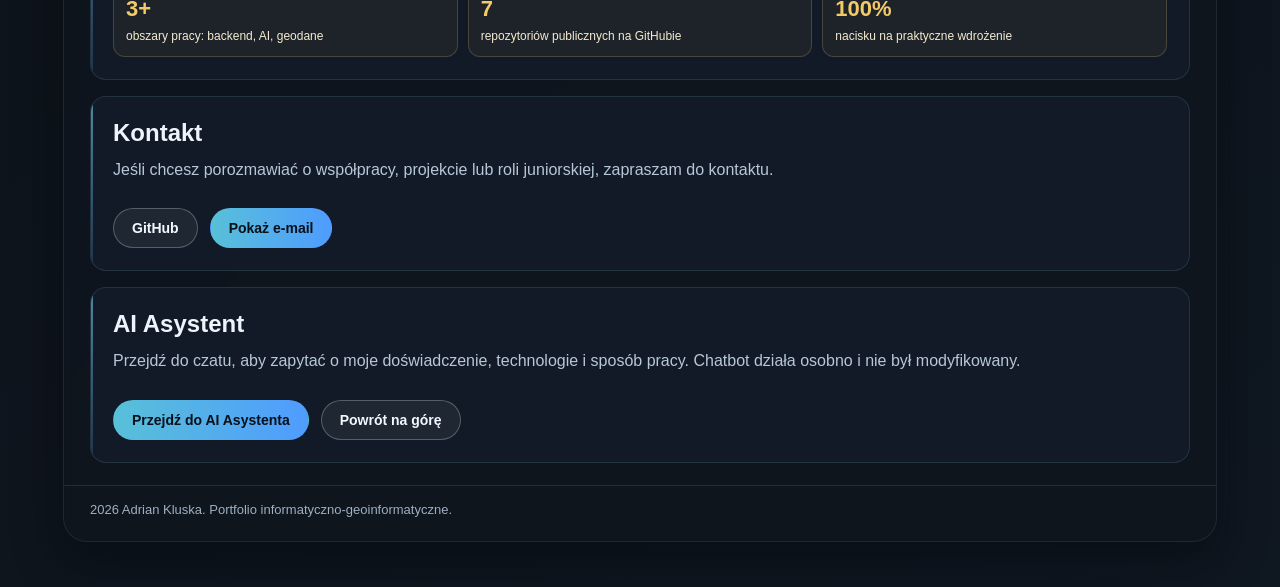
==== commit fc3b0c4c: "Update" ====
--- a/templates/index.html
+++ b/templates/index.html
@@ -166,18 +166,29 @@
 
             <article class="section" id="umiejetnosci">
                 <h2>Umiejętności</h2>
+                <div class="chips">
+                    <span class="chip">Python (najmocniej)</span>
+                    <span class="chip">C++</span>
+                    <span class="chip">SQL</span>
+                    <span class="chip">PostgreSQL</span>
+                    <span class="chip">JavaScript</span>
+                    <span class="chip">PHP</span>
+                    <span class="chip">HTML + CSS</span>
+                    <span class="chip">QGIS</span>
+                    <span class="chip">ArcGIS</span>
+                </div>
                 <div class="grid">
                     <div class="card">
-                        <h3>Backend i API</h3>
-                        <p>Projektowanie endpointów, logika biznesowa, integracje z usługami zewnętrznymi.</p>
-                    </div>
-                    <div class="card">
-                        <h3>Dane przestrzenne</h3>
-                        <p>Praca z danymi geograficznymi, modelowanie informacji i analiza mapowa.</p>
-                    </div>
-                    <div class="card">
-                        <h3>Warstwa frontend</h3>
-                        <p>Interfejsy webowe, responsywność i nacisk na czytelność oraz użyteczność.</p>
+                        <h3>Backend i logika</h3>
+                        <p>Python, Flask, C++ oraz projektowanie API i logiki biznesowej pod realne potrzeby.</p>
+                    </div>
+                    <div class="card">
+                        <h3>Bazy danych i SQL</h3>
+                        <p>PostgreSQL, zapytania SQL, modelowanie danych oraz obsługa zapisu i edycji rekordów.</p>
+                    </div>
+                    <div class="card">
+                        <h3>Frontend i GIS</h3>
+                        <p>HTML, CSS, JavaScript, PHP oraz praca z QGIS i ArcGIS przy danych przestrzennych.</p>
                     </div>
                 </div>
             </article>
--- a/static/style.css
+++ b/static/style.css
@@ -685,6 +685,41 @@
     cursor: pointer;
 }
 
+.modal.image-modal {
+    width: min(1200px, 96vw);
+    max-height: 92vh;
+    position: relative;
+    padding: 12px;
+}
+
+.image-modal-close {
+    position: absolute;
+    top: 10px;
+    right: 10px;
+    width: 34px;
+    height: 34px;
+    border: 1px solid rgba(255, 255, 255, 0.25);
+    border-radius: 999px;
+    background: rgba(7, 12, 18, 0.78);
+    color: #f3f8ff;
+    font-size: 20px;
+    line-height: 1;
+    cursor: pointer;
+}
+
+.image-modal h3 {
+    margin-right: 42px;
+}
+
+.image-modal-img {
+    display: block;
+    width: 100%;
+    max-height: calc(92vh - 84px);
+    object-fit: contain;
+    border-radius: 8px;
+    background: rgba(6, 10, 16, 0.85);
+}
+
 .modal {
     width: min(450px, 100%);
     border-radius: 14px;
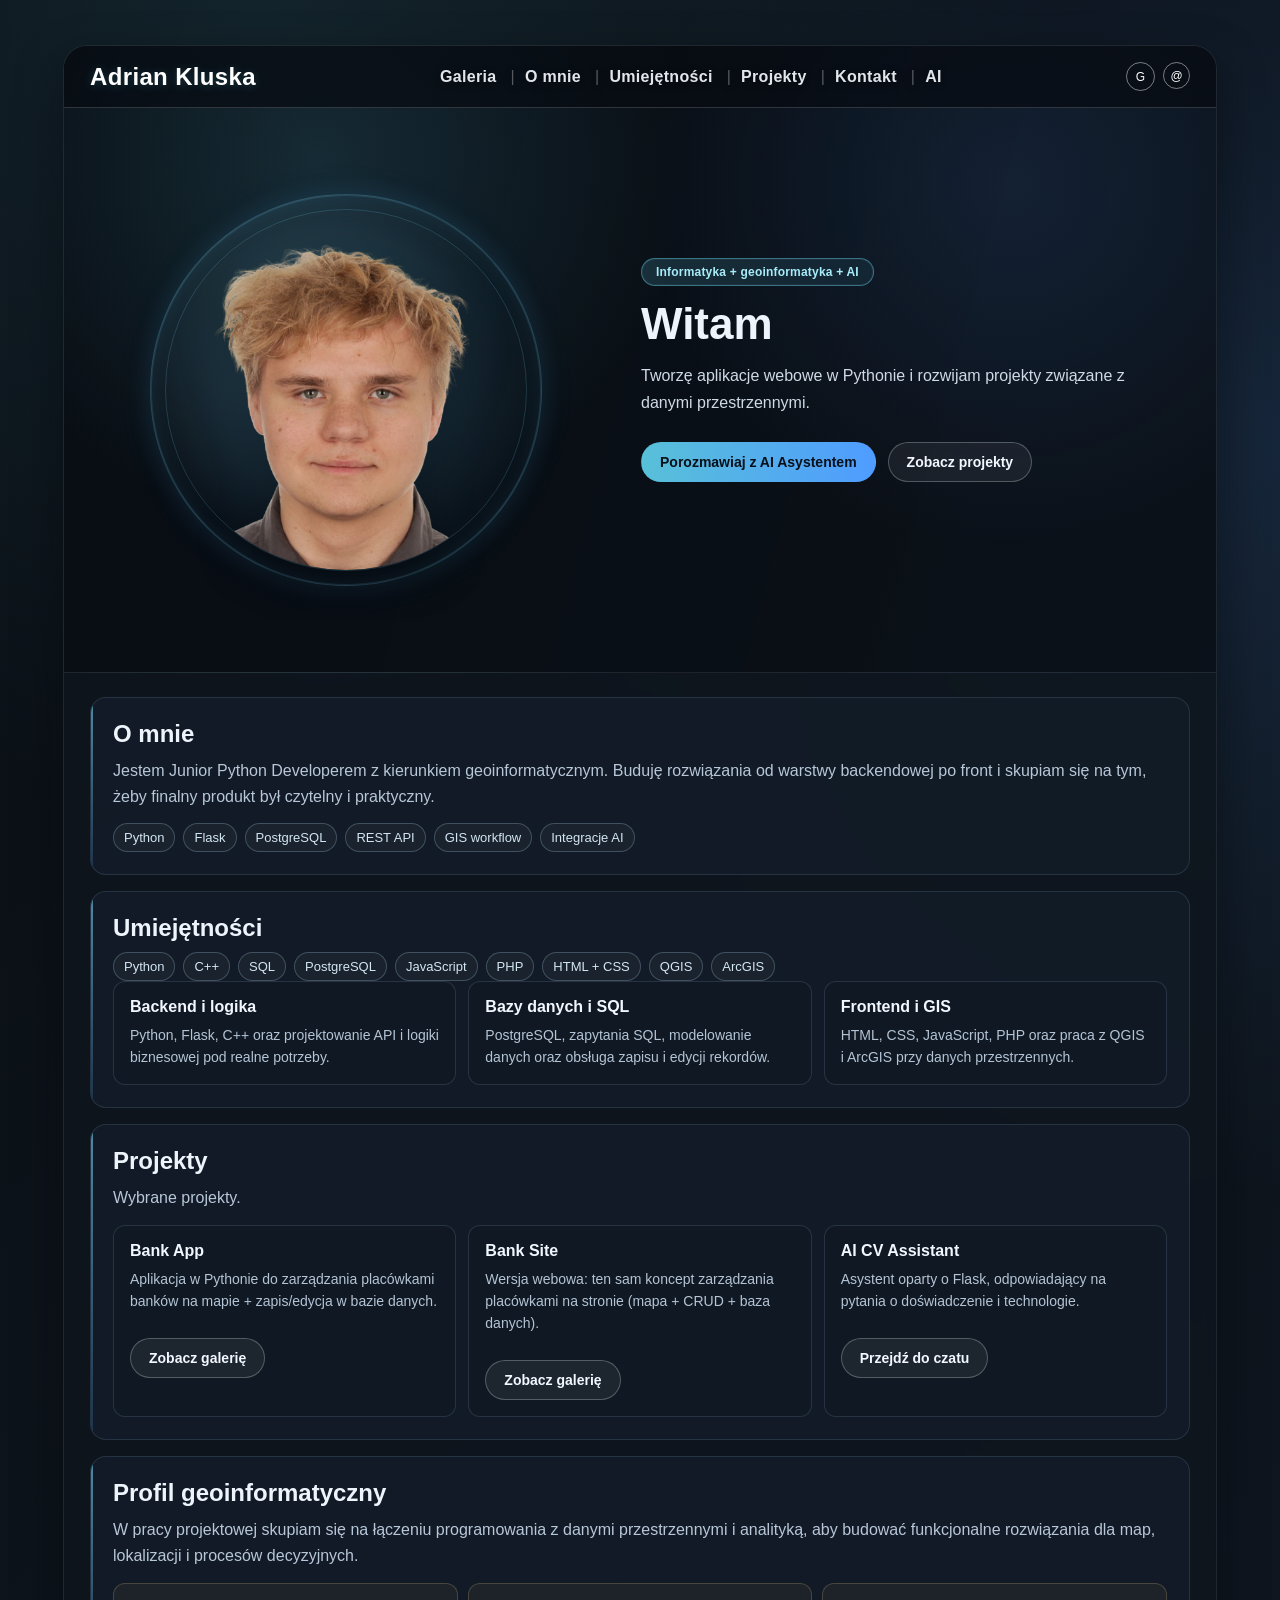
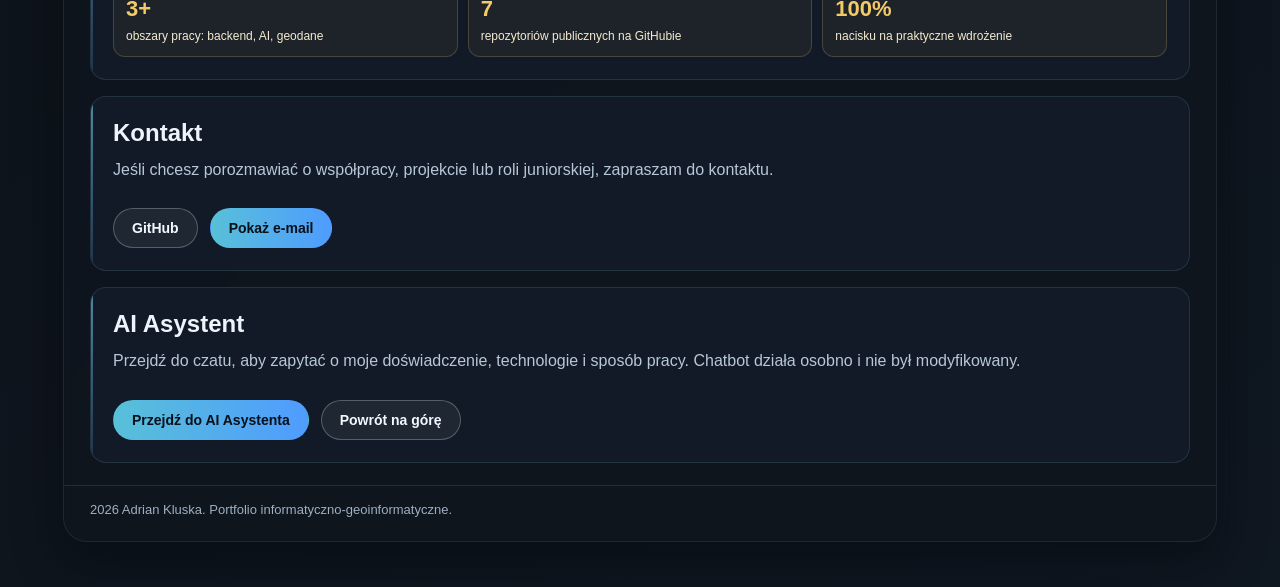
==== commit 373cbd43: "Update" ====
--- a/templates/index.html
+++ b/templates/index.html
@@ -167,7 +167,7 @@
             <article class="section" id="umiejetnosci">
                 <h2>Umiejętności</h2>
                 <div class="chips">
-                    <span class="chip">Python (najmocniej)</span>
+                    <span class="chip">Python</span>
                     <span class="chip">C++</span>
                     <span class="chip">SQL</span>
                     <span class="chip">PostgreSQL</span>
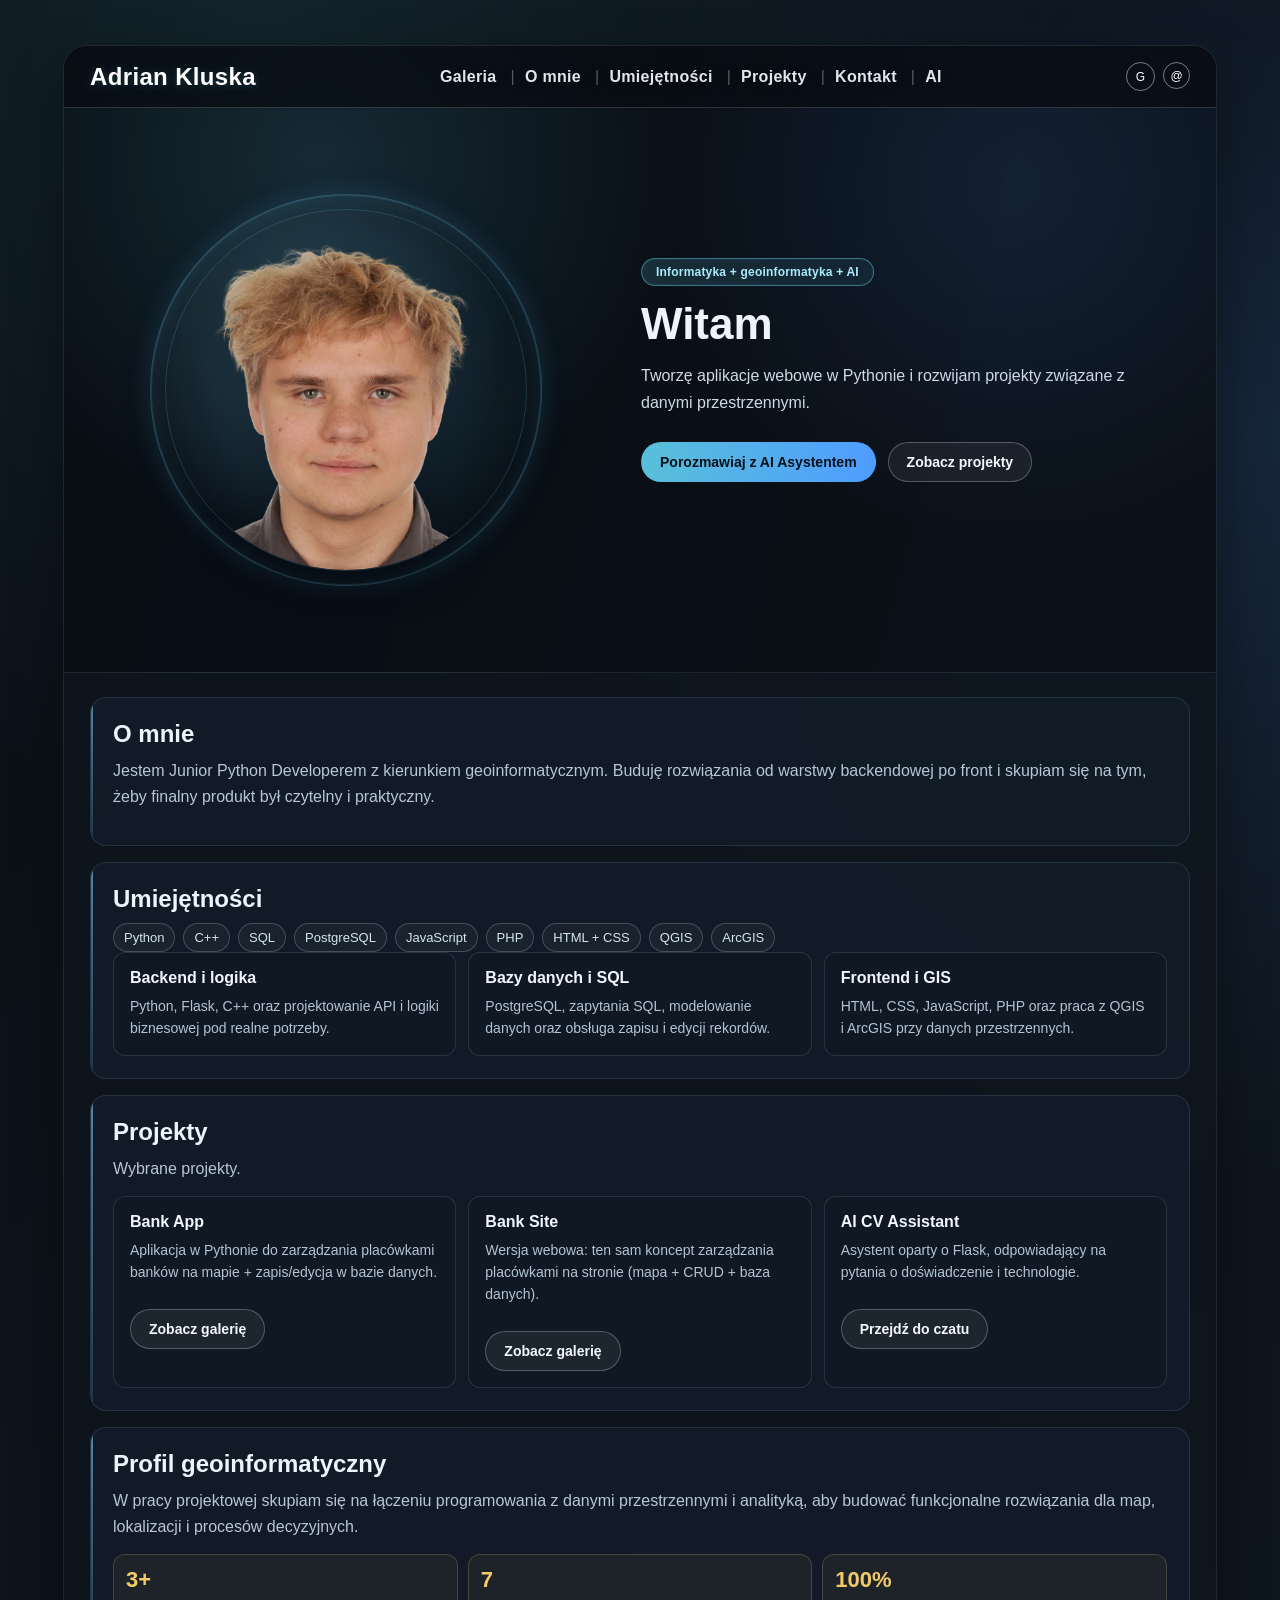
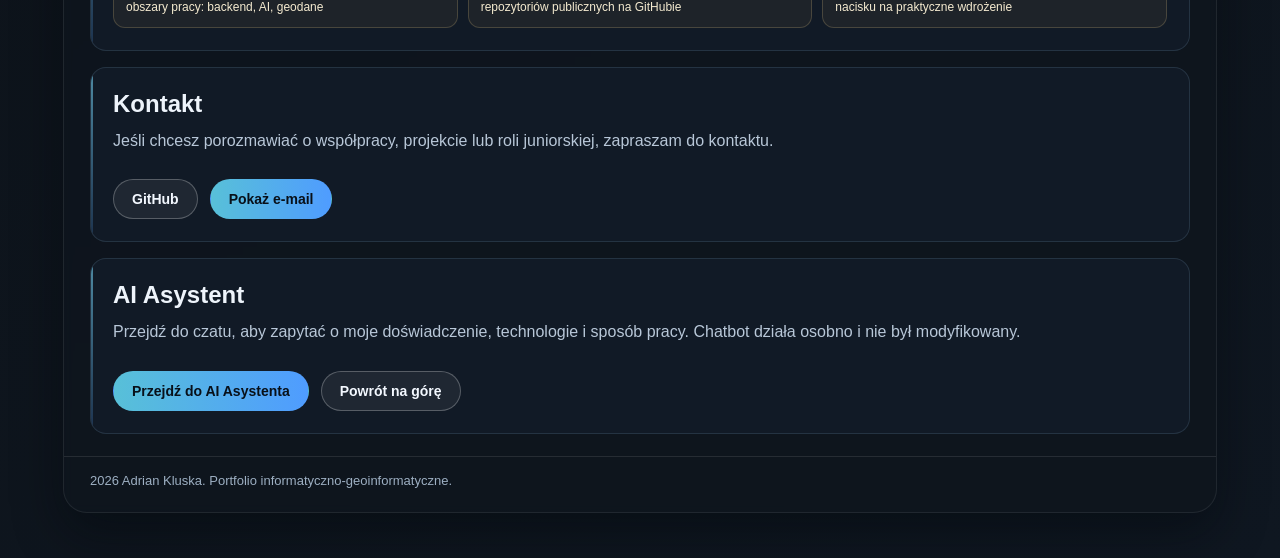
==== commit 0477f297: "Update" ====
--- a/templates/index.html
+++ b/templates/index.html
@@ -154,14 +154,6 @@
                     Jestem Junior Python Developerem z kierunkiem geoinformatycznym. Buduję rozwiązania od warstwy
                     backendowej po front i skupiam się na tym, żeby finalny produkt był czytelny i praktyczny.
                 </p>
-                <div class="chips">
-                    <span class="chip">Python</span>
-                    <span class="chip">Flask</span>
-                    <span class="chip">PostgreSQL</span>
-                    <span class="chip">REST API</span>
-                    <span class="chip">GIS workflow</span>
-                    <span class="chip">Integracje AI</span>
-                </div>
             </article>
 
             <article class="section" id="umiejetnosci">
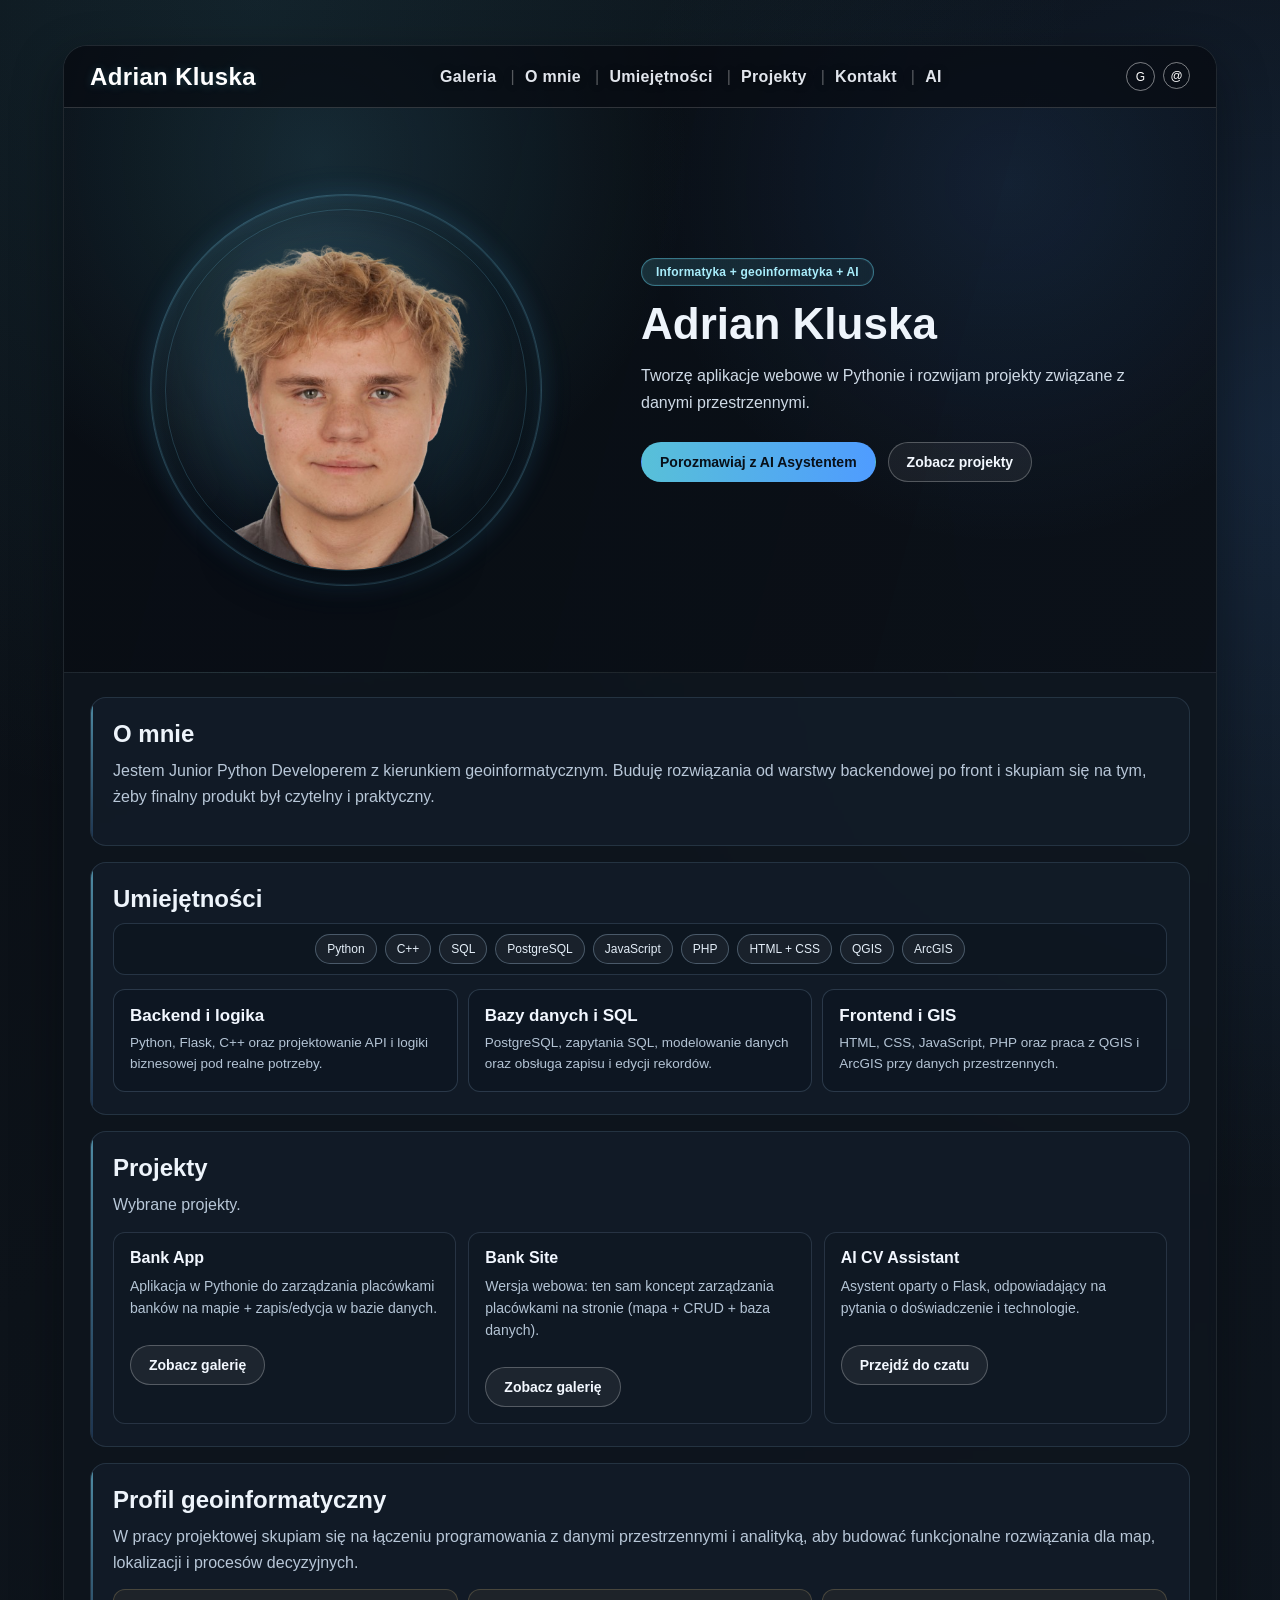
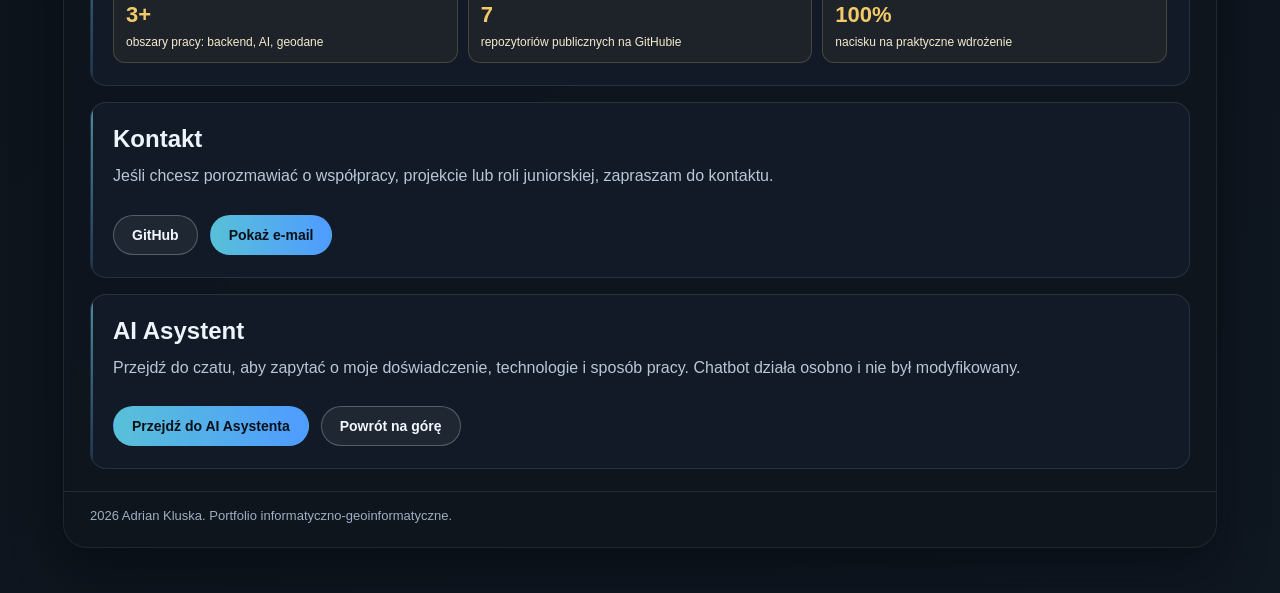
==== commit ad99bfcd: "Update" ====
--- a/templates/index.html
+++ b/templates/index.html
@@ -3,7 +3,6 @@
 <head>
     <meta charset="UTF-8">
     <meta name="viewport" content="width=device-width, initial-scale=1.0">
-    <title>Adrian Kluska | Portfolio</title>
     <link rel="stylesheet" href="../static/style.css">
     <style>
         .menu {
@@ -135,7 +134,7 @@
                 </aside>
                 <div class="hero-content">
                     <span class="hero-tag">Informatyka + geoinformatyka + AI</span>
-                    <h1>Witam</h1>
+                    <h1>Adrian Kluska</h1>
                     <p>
                         Tworzę aplikacje webowe w Pythonie i rozwijam projekty związane z danymi przestrzennymi.
                     </p>
--- a/static/style.css
+++ b/static/style.css
@@ -554,6 +554,42 @@
     padding: 6px 10px;
 }
 
+#umiejetnosci .chips {
+    margin-bottom: 14px;
+    padding: 10px;
+    border-radius: 12px;
+    border: 1px solid rgba(141, 176, 207, 0.2);
+    background: rgba(10, 18, 28, 0.38);
+    justify-content: center;
+}
+
+#umiejetnosci .chip {
+    background: rgba(255, 255, 255, 0.05);
+    border-color: rgba(166, 196, 223, 0.34);
+    color: #e4eef8;
+    font-size: 12px;
+    padding: 7px 11px;
+}
+
+#umiejetnosci .grid {
+    gap: 10px;
+}
+
+#umiejetnosci .card {
+    background: rgba(12, 21, 33, 0.58);
+    border-color: rgba(146, 178, 208, 0.22);
+}
+
+#umiejetnosci .card h3 {
+    font-size: 17px;
+    margin-bottom: 7px;
+}
+
+#umiejetnosci .card p {
+    font-size: 13.5px;
+    line-height: 1.55;
+}
+
 .grid {
     display: grid;
     gap: 12px;
@@ -698,12 +734,16 @@
     right: 10px;
     width: 34px;
     height: 34px;
+    padding: 0;
     border: 1px solid rgba(255, 255, 255, 0.25);
     border-radius: 999px;
     background: rgba(7, 12, 18, 0.78);
     color: #f3f8ff;
-    font-size: 20px;
+    font-size: 22px;
     line-height: 1;
+    display: inline-flex;
+    align-items: center;
+    justify-content: center;
     cursor: pointer;
 }
 
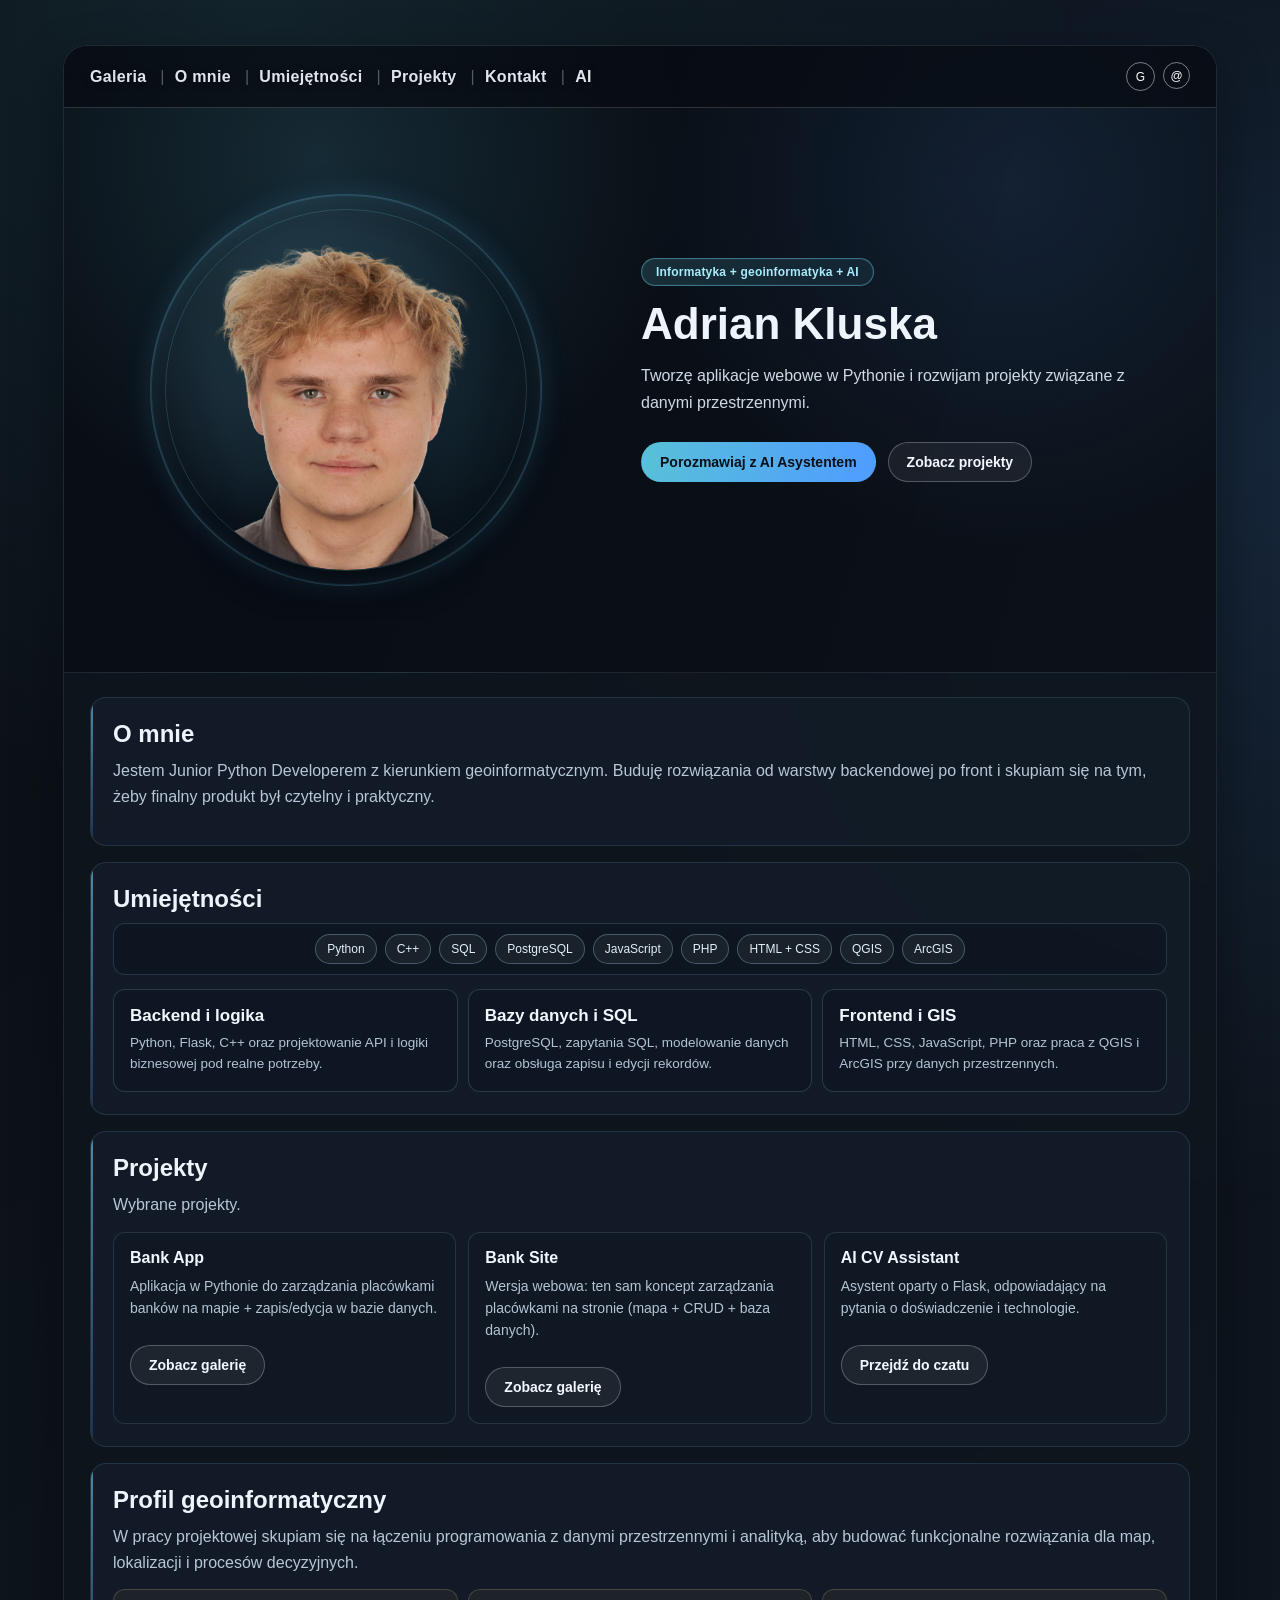
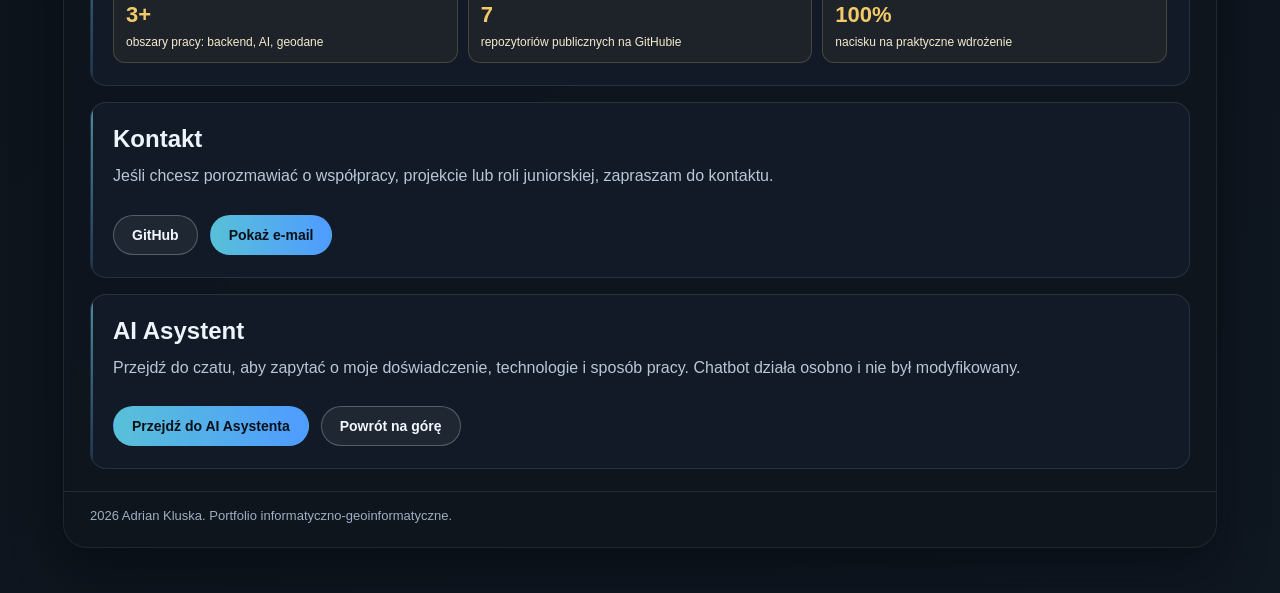
==== commit cbc18b0f: "Update" ====
--- a/templates/index.html
+++ b/templates/index.html
@@ -113,7 +113,7 @@
     <main class="layout">
         <section class="hero-wrap hero" id="start">
             <header class="topbar">
-                <div class="brand">Adrian Kluska</div>
+
                 <nav class="menu" aria-label="Nawigacja">
                     <a href="/projekty">Galeria</a>
                     <a href="#o-mnie">O mnie</a>
